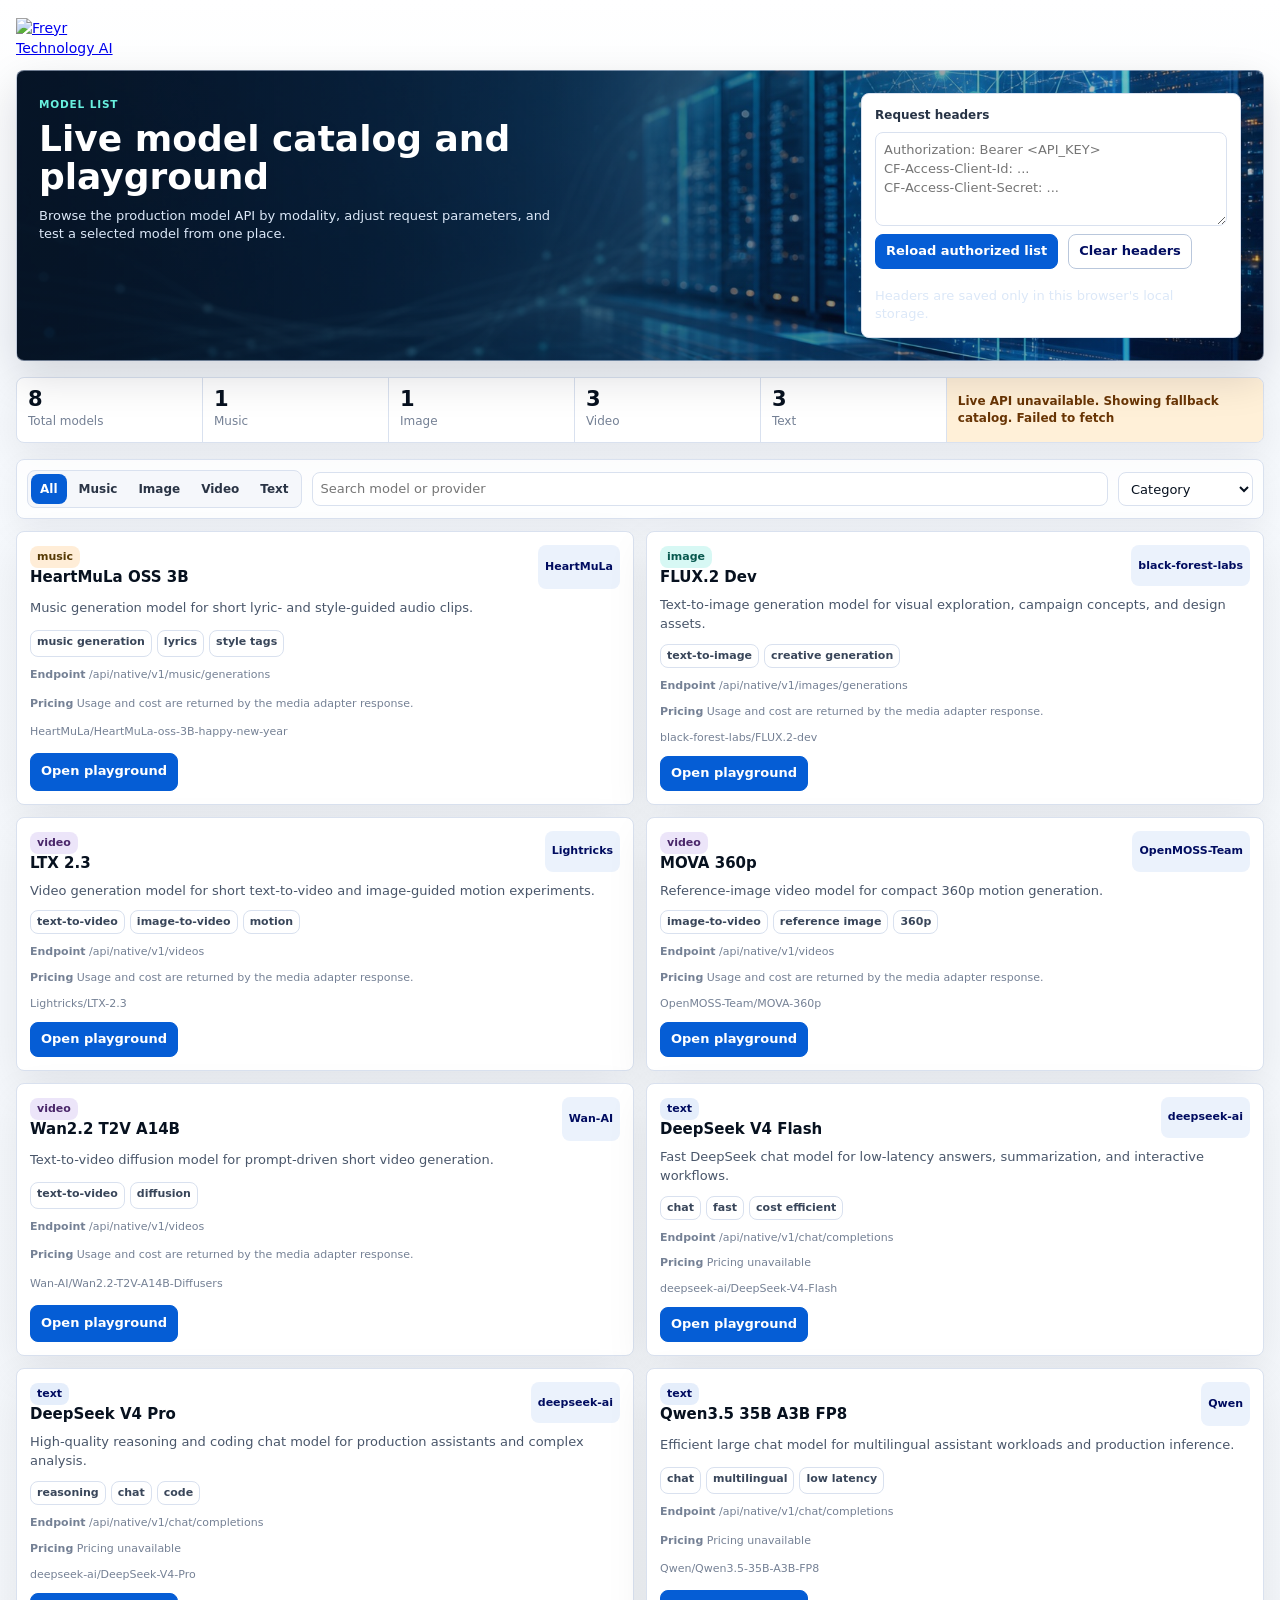
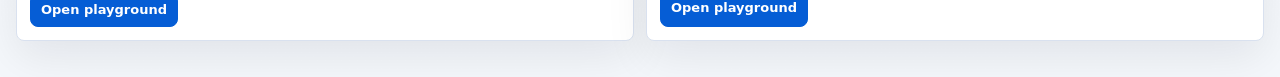
==== model-list/index.html @ b750c0dd "feat: show reasoning output in playground" ====
<!doctype html>
<html lang="en">
  <head>
    <meta charset="utf-8">
    <meta name="viewport" content="width=device-width, initial-scale=1">
    <title>Model List | Freyr Technology AI</title>
    <meta name="description" content="Hidden Freyr Technology AI model catalog and API playground.">
    <meta name="robots" content="noindex">
    <link rel="icon" type="image/png" href="../assets/icon.png">
    <link rel="apple-touch-icon" href="../assets/icon.png">
    <link rel="stylesheet" href="styles-compact-ui-20260706.css">
    <script defer src="app-thinking-output-20260708.js"></script>
  </head>
  <body>
    <div class="page-shell">
      <header class="topbar">
        <a class="brand" href="../pricing.html" aria-label="Freyr Technology AI pricing">
          <img src="https://www.freyrtech.ai/images/logo.png" alt="Freyr Technology AI">
        </a>
      </header>

      <main>
        <section class="hero">
          <div>
            <span class="eyebrow">Model list</span>
            <h1>Live model catalog and playground</h1>
            <p>Browse the production model API by modality, adjust request parameters, and test a selected model from one place.</p>
          </div>
          <form class="access-panel" id="accessForm">
            <label for="authHeaders">Request headers</label>
            <textarea id="authHeaders" name="authHeaders" rows="4" spellcheck="false" placeholder="Authorization: Bearer <API_KEY>
CF-Access-Client-Id: ...
CF-Access-Client-Secret: ..."></textarea>
            <div class="panel-actions">
              <button class="button primary" type="submit">Reload authorized list</button>
              <button class="button secondary" id="clearHeaders" type="button">Clear headers</button>
            </div>
            <p class="microcopy">Headers are saved only in this browser's local storage.</p>
          </form>
        </section>

        <section class="status-strip" aria-live="polite">
          <div>
            <span class="metric" id="totalCount">-</span>
            <span>Total models</span>
          </div>
          <div>
            <span class="metric" id="musicCount">-</span>
            <span>Music</span>
          </div>
          <div>
            <span class="metric" id="imageCount">-</span>
            <span>Image</span>
          </div>
          <div>
            <span class="metric" id="videoCount">-</span>
            <span>Video</span>
          </div>
          <div>
            <span class="metric" id="textCount">-</span>
            <span>Text</span>
          </div>
          <div class="api-state" id="apiStatus">Loading public model info...</div>
        </section>

        <section class="workspace">
          <div class="catalog">
            <div class="toolbar">
              <div class="segmented" role="group" aria-label="Model category">
                <button class="active" type="button" data-category="all">All</button>
                <button type="button" data-category="music">Music</button>
                <button type="button" data-category="image">Image</button>
                <button type="button" data-category="video">Video</button>
                <button type="button" data-category="text">Text</button>
              </div>
              <input id="searchModels" class="search" type="search" placeholder="Search model or provider" aria-label="Search models">
              <select id="sortModels" class="select" aria-label="Sort models">
                <option value="category">Category</option>
                <option value="name">Name A-Z</option>
                <option value="provider">Provider</option>
              </select>
            </div>
            <div class="model-grid" id="modelGrid" aria-live="polite"></div>
          </div>

          <div class="playground-backdrop" id="playgroundBackdrop" hidden></div>
          <aside class="playground" id="playground">
            <button class="modal-close" id="closePlayground" type="button" aria-label="Close playground">X</button>
            <div class="playground-head">
              <div>
                <span class="eyebrow">Playground</span>
                <h2 id="playgroundTitle">Select a model</h2>
              </div>
              <div class="playground-head-actions">
                <span class="pill" id="playgroundCategory">Text</span>
              </div>
            </div>

            <div class="playground-body">
              <section class="response-panel">
                <div class="prompt-block">
                  <label for="promptInput" id="promptLabel">Prompt</label>
                  <textarea id="promptInput" class="input" rows="6"></textarea>
                </div>

                <div class="panel-actions playground-run-actions">
                  <button class="button primary" id="runPlayground" type="button">Run request</button>
                  <button class="button secondary" id="resetPlayground" type="button">Reset</button>
                </div>

                <div class="response-head">
                  <strong>Response</strong>
                  <span class="run-status" id="runStatus">Ready</span>
                </div>
                <div class="result-shell">
                  <button class="copy-response-button" id="copyResponse" type="button" aria-label="Copy response" title="Copy response">
                    <svg class="copy-response-icon" aria-hidden="true" viewBox="0 0 24 24" focusable="false">
                      <rect x="9" y="9" width="11" height="11" rx="2"></rect>
                      <path d="M5 15H4a2 2 0 0 1-2-2V4a2 2 0 0 1 2-2h9a2 2 0 0 1 2 2v1"></path>
                    </svg>
                  </button>
                  <div class="result" id="resultBox" aria-live="polite">Ready.</div>
                </div>
              </section>

              <section class="request-panel">
                <label for="modelSelect">Model</label>
                <select id="modelSelect" class="select wide"></select>

                <div class="field-group" data-panel="text">
                  <label for="systemPrompt">System prompt</label>
                  <textarea id="systemPrompt" class="input" rows="3">You are a concise AI infrastructure assistant.</textarea>
                  <div class="param-grid">
                    <label>Max tokens <input id="maxTokens" type="number" min="1" max="8192" step="1" value="256"></label>
                    <label>Temperature <input id="temperature" type="number" min="0" max="2" step="0.1" value="0.2"></label>
                    <label>Top p <input id="topP" type="number" min="0" max="1" step="0.05" value="0.9"></label>
                    <label class="checkbox"><input id="streamResponse" type="checkbox"> Stream</label>
                    <label class="checkbox" data-reasoning-toggle hidden><input id="reasoningMode" type="checkbox"> Reasoning</label>
                  </div>
                </div>

                <div class="field-group" data-panel="image" hidden>
                  <div class="param-grid">
                    <label>Size <select id="imageSize"><option>1024x1024</option><option>768x768</option><option>512x512</option><option>256x256</option></select></label>
                    <label>Images <input id="imageCountInput" type="number" min="1" max="10" step="1" value="10"></label>
                    <label>Steps <input id="imageSteps" type="number" min="1" max="50" step="1" value="10"></label>
                  </div>
                </div>

                <div class="field-group" data-panel="video" hidden>
                  <div class="param-grid">
                    <label>Size <select id="videoSize"><option>512x512</option><option>352x640</option><option>640x352</option><option>640x360</option><option>768x512</option><option>1280x720</option></select></label>
                    <label>FPS <input id="videoFps" type="number" min="1" max="30" step="1" value="8"></label>
                    <label>Frames <input id="videoFrames" type="number" min="1" max="160" step="1" value="9"></label>
                    <label>Steps <input id="videoSteps" type="number" min="1" max="50" step="1" value="1"></label>
                  </div>
                  <div class="reference-upload" data-reference-upload>
                    <label for="referenceImage">Reference image</label>
                    <input id="referenceImage" class="input" type="file" accept="image/*">
                  </div>
                </div>

                <div class="field-group" data-panel="music" hidden>
                  <label for="musicTags">Music tags</label>
                  <input id="musicTags" class="input" type="text" value="ambient, cinematic">
                  <div class="param-grid">
                    <label>Length ms <input id="musicLength" type="number" min="500" max="30000" step="500" value="1000"></label>
                    <label>Temperature <input id="musicTemperature" type="number" min="0" max="2" step="0.1" value="0.8"></label>
                    <label>Top k <input id="musicTopK" type="number" min="1" max="200" step="1" value="50"></label>
                    <label>CFG scale <input id="musicCfg" type="number" min="0" max="20" step="0.5" value="4"></label>
                  </div>
                </div>

                <div class="request-preview">
                  <div class="request-preview-head">
                    <strong>Request preview</strong>
                    <div class="preview-format-switch" role="group" aria-label="Request preview language">
                      <button class="active" type="button" data-preview-format="curl">curl</button>
                      <button type="button" data-preview-format="python">Python</button>
                      <button type="button" data-preview-format="typescript">TypeScript</button>
                    </div>
                    <button class="copy-link" id="copyRequest" type="button">Copy</button>
                  </div>
                  <pre id="requestPreview"></pre>
                </div>
              </div>
            </div>
          </aside>
        </section>
      </main>
    </div>
  </body>
</html>
---- model-list/styles-compact-ui-20260706.css ----
:root {
  --navy: #000c60;
  --blue: #055dd5;
  --cyan: #26d9c4;
  --amber: #ffbb65;
  --ink: #07111f;
  --soft: #49566a;
  --muted: #758195;
  --bg: #f4f7fb;
  --surface: #ffffff;
  --line: #d9e1ef;
  --line-strong: #b9c7dc;
  --success: #0b8f78;
  --danger: #bd3346;
  --shadow: 0 20px 60px rgba(7, 17, 31, 0.12);
  --radius: 8px;
  color-scheme: light;
}

* {
  box-sizing: border-box;
}

[hidden] {
  display: none !important;
}

body {
  margin: 0;
  color: var(--ink);
  background:
    linear-gradient(180deg, #ffffff 0%, #f6f9fd 340px, var(--bg) 100%);
  font-family: Inter, ui-sans-serif, system-ui, -apple-system, BlinkMacSystemFont, "Segoe UI", sans-serif;
  font-size: 14px;
  line-height: 1.45;
}

button,
input,
select,
textarea {
  font: inherit;
  font-size: 13px;
}

button {
  cursor: pointer;
}

img {
  display: block;
  max-width: 100%;
}

.page-shell {
  width: min(100% - 32px, 1360px);
  margin-inline: auto;
  padding: 14px 0 36px;
}

.topbar {
  display: flex;
  align-items: center;
  justify-content: space-between;
  gap: 12px;
  min-height: 48px;
}

.brand img {
  width: 132px;
  height: auto;
}

.topbar-meta,
.panel-actions,
.playground-head,
.toolbar,
.request-preview > div {
  display: flex;
  align-items: center;
  gap: 10px;
}

.topbar-meta {
  flex-wrap: wrap;
  justify-content: flex-end;
  color: var(--muted);
  font-size: 12px;
  font-weight: 720;
}

.hero {
  position: relative;
  display: grid;
  grid-template-columns: minmax(0, 1fr) minmax(320px, 380px);
  gap: 18px;
  align-items: start;
  min-height: 246px;
  margin: 8px 0 16px;
  padding: 22px;
  overflow: hidden;
  border: 1px solid rgba(185, 199, 220, 0.58);
  border-radius: var(--radius);
  background:
    linear-gradient(90deg, rgba(7, 17, 31, 0.86) 0%, rgba(7, 17, 31, 0.64) 42%, rgba(7, 17, 31, 0.18) 100%),
    url("tech-hero-bg-20260706.jpg") center / cover no-repeat;
  box-shadow: 0 16px 44px rgba(7, 17, 31, 0.14);
}

.hero > * {
  position: relative;
  z-index: 1;
}

.eyebrow {
  display: inline-flex;
  margin-bottom: 8px;
  color: #68f1df;
  font-size: 10.5px;
  font-weight: 850;
  letter-spacing: 0.08em;
  text-transform: uppercase;
}

h1,
h2,
h3,
p {
  margin: 0;
}

h1 {
  max-width: 560px;
  color: #fff;
  font-size: clamp(24px, 3vw, 36px);
  line-height: 1.06;
  letter-spacing: 0;
}

h2 {
  font-size: 19px;
  line-height: 1.1;
}

h3 {
  font-size: 15px;
  line-height: 1.2;
}

.hero p {
  max-width: 540px;
  margin-top: 10px;
  color: #dce8f8;
  font-size: 13px;
}

.access-panel,
.playground,
.model-card,
.status-strip,
.request-preview,
.result {
  border: 1px solid var(--line);
  border-radius: var(--radius);
  background: var(--surface);
  box-shadow: 0 16px 44px rgba(7, 17, 31, 0.08);
}

.access-panel {
  display: grid;
  gap: 8px;
  padding: 13px;
}

label,
.form-label {
  color: #273345;
  font-size: 12px;
  font-weight: 820;
}

input,
select,
textarea {
  width: 100%;
  border: 1px solid var(--line);
  border-radius: var(--radius);
  color: var(--ink);
  background: #fff;
}

input,
select {
  min-height: 34px;
  padding: 6px 8px;
}

textarea {
  padding: 8px;
  resize: vertical;
}

input:focus,
select:focus,
textarea:focus {
  outline: 2px solid rgba(5, 93, 213, 0.16);
  border-color: var(--blue);
}

.microcopy {
  color: var(--muted);
  font-size: 11px;
}

.button {
  min-height: 34px;
  padding: 7px 10px;
  border: 1px solid transparent;
  border-radius: var(--radius);
  font-weight: 800;
}

.button.primary {
  color: #fff;
  background: var(--blue);
  border-color: var(--blue);
}

.button.secondary {
  color: var(--navy);
  background: #fff;
  border-color: var(--line-strong);
}

.button:disabled {
  cursor: not-allowed;
  color: #667085;
  background: #e4e9f2;
  border-color: #d2d9e6;
  box-shadow: none;
}

.copy-link {
  margin-left: auto;
  border: 0;
  color: var(--blue);
  background: transparent;
  font-size: 11px;
  font-weight: 850;
}

.pill,
.badge {
  display: inline-flex;
  align-items: center;
  min-height: 22px;
  padding: 3px 7px;
  border-radius: var(--radius);
  color: var(--navy);
  background: rgba(5, 93, 213, 0.08);
  font-size: 11px;
  font-weight: 820;
  white-space: nowrap;
}

.fixed-domain {
  min-height: 34px;
  padding: 7px 8px;
  border: 1px solid var(--line);
  border-radius: var(--radius);
  color: #273345;
  background: #f8fafc;
  font-weight: 760;
  overflow-wrap: anywhere;
}

.badge.music {
  color: #573a05;
  background: rgba(255, 187, 101, 0.26);
}

.badge.image {
  color: #07584e;
  background: rgba(38, 217, 196, 0.18);
}

.badge.video {
  color: #4a276a;
  background: rgba(135, 95, 214, 0.16);
}

.badge.text {
  color: var(--navy);
  background: rgba(5, 93, 213, 0.1);
}

.status-strip {
  display: grid;
  grid-template-columns: repeat(5, minmax(96px, 1fr)) minmax(200px, 1.7fr);
  gap: 0;
  overflow: hidden;
  margin-bottom: 16px;
}

.status-strip > div {
  display: grid;
  gap: 2px;
  min-height: 64px;
  padding: 11px;
  border-right: 1px solid var(--line);
  color: var(--muted);
  font-size: 12px;
}

.status-strip > div:last-child {
  border-right: 0;
}

.metric {
  color: var(--ink);
  font-size: 21px;
  font-weight: 850;
  line-height: 1;
}

.api-state {
  align-content: center;
  color: #38506b;
  background: rgba(5, 93, 213, 0.04);
  font-weight: 760;
}

.api-state.live {
  color: #0d6849;
  background: rgba(223, 246, 235, 0.72);
}

.api-state.error {
  color: #693505;
  background: rgba(255, 235, 202, 0.72);
}

.workspace {
  display: grid;
  grid-template-columns: minmax(0, 1fr);
  gap: 16px;
  align-items: start;
}

.catalog {
  min-width: 0;
}

.toolbar {
  flex-wrap: wrap;
  margin-bottom: 12px;
  padding: 10px;
  border: 1px solid var(--line);
  border-radius: var(--radius);
  background: rgba(255, 255, 255, 0.84);
  box-shadow: 0 12px 32px rgba(7, 17, 31, 0.06);
}

.segmented {
  display: inline-flex;
  gap: 3px;
  padding: 3px;
  border: 1px solid var(--line);
  border-radius: var(--radius);
  background: #f5f7fb;
}

.segmented button {
  min-height: 30px;
  padding: 5px 8px;
  border: 1px solid transparent;
  border-radius: var(--radius);
  color: #2a3445;
  background: transparent;
  font-size: 12px;
  font-weight: 800;
}

.segmented button.active {
  color: #fff;
  background: var(--blue);
}

.search {
  flex: 1 1 220px;
}

.select {
  width: auto;
  min-width: 135px;
}

.wide {
  width: 100%;
}

.model-grid {
  display: grid;
  grid-template-columns: repeat(2, minmax(0, 1fr));
  gap: 12px;
}

.model-card {
  display: grid;
  gap: 10px;
  min-width: 0;
  padding: 13px;
}

.model-card.is-selected {
  border-color: rgba(5, 93, 213, 0.42);
  box-shadow: 0 20px 48px rgba(5, 93, 213, 0.12);
}

.model-card header {
  display: flex;
  justify-content: space-between;
  gap: 8px;
}

.model-card p {
  color: var(--soft);
  font-size: 13px;
}

.model-id,
.endpoint,
.price {
  color: var(--muted);
  font-size: 11px;
  overflow-wrap: anywhere;
}

.capabilities {
  display: flex;
  flex-wrap: wrap;
  gap: 5px;
}

.capabilities span {
  padding: 3px 6px;
  border: 1px solid var(--line);
  border-radius: var(--radius);
  color: #39465a;
  font-size: 11px;
  font-weight: 720;
}

.card-actions {
  display: flex;
  gap: 6px;
}

.modal-open {
  overflow: hidden;
}

.playground-backdrop {
  position: fixed;
  inset: 0;
  z-index: 40;
  background: rgba(7, 17, 31, 0.56);
  backdrop-filter: blur(7px);
}

.playground {
  position: fixed;
  top: 50%;
  left: 50%;
  z-index: 50;
  display: none;
  grid-template-rows: auto minmax(0, 1fr);
  gap: 10px;
  width: min(1360px, calc(100vw - 36px));
  height: min(860px, calc(100vh - 36px));
  padding: 14px;
  transform: translate(-50%, -50%);
  border: 1px solid rgba(185, 199, 220, 0.92);
  border-radius: var(--radius);
  background: var(--surface);
  box-shadow: 0 34px 110px rgba(7, 17, 31, 0.36);
  overflow: hidden;
}

.workspace.is-playground-open .playground {
  display: grid;
}

.modal-close {
  position: absolute;
  top: 10px;
  right: 10px;
  z-index: 2;
  display: grid;
  width: 30px;
  height: 30px;
  place-items: center;
  border: 1px solid var(--line-strong);
  border-radius: var(--radius);
  color: #273345;
  background: #fff;
  font-size: 12px;
  font-weight: 900;
  line-height: 1;
  box-shadow: 0 8px 22px rgba(7, 17, 31, 0.08);
}

.modal-close:hover {
  color: var(--navy);
  border-color: rgba(5, 93, 213, 0.44);
  background: #f5f8fc;
}

.modal-close:disabled {
  cursor: not-allowed;
  color: #98a2b3;
  background: #eef2f7;
}

.playground-head {
  justify-content: space-between;
  align-items: start;
  gap: 12px;
  padding-right: 42px;
  padding-bottom: 9px;
  border-bottom: 1px solid var(--line);
}

.playground-head-actions {
  display: flex;
  align-items: center;
  gap: 6px;
}

.playground-body {
  display: grid;
  grid-template-columns: minmax(300px, 0.8fr) minmax(390px, 1.2fr);
  gap: 12px;
  min-height: 0;
}

.response-panel,
.request-panel {
  display: grid;
  align-content: start;
  gap: 9px;
  min-width: 0;
  min-height: 0;
}

.response-panel {
  grid-template-rows: auto auto auto minmax(180px, 1fr);
  align-content: stretch;
}

.prompt-block {
  display: grid;
  gap: 6px;
}

.prompt-block textarea {
  min-height: 118px;
  max-height: 190px;
}

.playground-run-actions {
  align-self: start;
}

.request-panel {
  max-height: 100%;
  overflow: auto;
  padding-right: 3px;
}

.response-head {
  display: flex;
  align-items: center;
  justify-content: space-between;
  gap: 8px;
}

.run-status {
  display: inline-flex;
  align-items: center;
  min-height: 22px;
  padding: 3px 6px;
  border-radius: var(--radius);
  color: #36506d;
  background: #eef3fa;
  font-size: 11px;
  font-weight: 850;
}

.run-status.busy {
  color: #775005;
  background: rgba(255, 187, 101, 0.3);
}

.run-status.complete {
  color: #0d6849;
  background: rgba(223, 246, 235, 0.84);
}

.run-status.error {
  color: #9f1239;
  background: #fff1f2;
}

.input {
  min-width: 0;
}

.field-group {
  display: grid;
  gap: 8px;
  padding: 9px;
  border: 1px solid var(--line);
  border-radius: var(--radius);
  background: #f8fafc;
}

.param-grid {
  display: grid;
  grid-template-columns: repeat(2, minmax(0, 1fr));
  gap: 8px;
}

.param-grid label {
  display: grid;
  gap: 4px;
}

.checkbox {
  display: flex !important;
  align-items: center;
  gap: 8px !important;
  padding-top: 18px;
}

.checkbox input {
  width: auto;
  min-height: auto;
}

.request-preview {
  min-width: 0;
  padding: 9px;
  box-shadow: none;
}

.request-preview-head {
  flex-wrap: wrap;
}

.preview-format-switch {
  display: inline-flex;
  gap: 4px;
  padding: 3px;
  border: 1px solid var(--line);
  border-radius: var(--radius);
  background: #f5f7fb;
}

.preview-format-switch button {
  min-height: 24px;
  padding: 3px 6px;
  border: 1px solid transparent;
  border-radius: var(--radius);
  color: #344054;
  background: transparent;
  font-size: 11px;
  font-weight: 850;
}

.preview-format-switch button.active {
  color: #fff;
  background: var(--blue);
}

.request-preview pre {
  max-height: 180px;
  margin: 8px 0 0;
  overflow: auto;
  color: #d9e8ff;
  background: #091221;
  border-radius: var(--radius);
  padding: 9px;
  font-size: 11px;
  line-height: 1.4;
  white-space: pre-wrap;
  overflow-wrap: anywhere;
}

.result-shell {
  position: relative;
  min-width: 0;
  min-height: 90px;
  height: 100%;
}

.copy-response-button {
  position: absolute;
  top: 8px;
  right: 8px;
  z-index: 2;
  display: grid;
  place-items: center;
  width: 26px;
  height: 26px;
  border: 1px solid rgba(20, 38, 68, 0.16);
  border-radius: var(--radius);
  color: #344054;
  background: rgba(255, 255, 255, 0.92);
  box-shadow: 0 8px 18px rgba(7, 17, 31, 0.08);
  cursor: pointer;
  transition: color 0.16s ease, background 0.16s ease, border-color 0.16s ease;
}

.copy-response-button:hover {
  color: var(--blue);
  background: #fff;
  border-color: rgba(53, 100, 255, 0.28);
}

.copy-response-button:disabled {
  cursor: default;
  opacity: 0.68;
}

.copy-response-icon {
  width: 13px;
  height: 13px;
  fill: none;
  stroke: currentColor;
  stroke-width: 2;
  stroke-linecap: round;
  stroke-linejoin: round;
}

.result {
  height: 100%;
  min-height: 90px;
  max-height: 100%;
  padding: 11px 44px 11px 11px;
  color: #243146;
  font-size: 13px;
  background: linear-gradient(180deg, #ffffff 0%, #eef8ff 100%);
  box-shadow: none;
  overflow: auto;
  overflow-wrap: anywhere;
}

.result pre {
  max-height: 220px;
  overflow: auto;
  margin: 6px 0 0;
  padding: 9px;
  border-radius: var(--radius);
  color: #d9e8ff;
  background: #091221;
  font-size: 11px;
  white-space: pre-wrap;
}

.generation-state {
  display: grid;
  place-items: center;
  min-height: 160px;
  gap: 6px;
  color: var(--soft);
  text-align: center;
}

.generation-state strong {
  color: var(--ink);
  font-size: 16px;
}

.media-output {
  display: grid;
  gap: 8px;
}

.media-item {
  display: grid;
  gap: 6px;
}

.media-frame {
  display: grid;
  min-height: 94px;
  place-items: center;
  padding: 12px;
  border: 1px dashed var(--line-strong);
  border-radius: var(--radius);
  color: var(--muted);
  background: #f8fafc;
  text-align: center;
}

.media-frame.is-error {
  color: #9f1239;
  background: #fff1f2;
}

.media-actions {
  display: flex;
  flex-wrap: wrap;
  gap: 6px;
}

.media-output img,
.media-output video,
.media-output audio {
  width: 100%;
  border-radius: var(--radius);
}

.empty {
  grid-column: 1 / -1;
  padding: 16px;
  border: 1px dashed var(--line-strong);
  border-radius: var(--radius);
  color: var(--muted);
  background: #fff;
}

@media (max-width: 1120px) {
  .hero {
    grid-template-columns: 1fr;
    background-position: center right;
  }

  .playground {
    width: calc(100vw - 20px);
    height: calc(100vh - 20px);
  }

  .playground-body {
    grid-template-columns: 1fr;
    overflow: auto;
  }

  .response-panel,
  .request-panel {
    max-height: none;
    overflow: visible;
  }

  .status-strip {
    grid-template-columns: repeat(3, minmax(0, 1fr));
  }
}

@media (max-width: 760px) {
  .page-shell {
    width: min(100% - 20px, 1360px);
    padding-top: 8px;
  }

  .topbar {
    display: grid;
    align-items: start;
  }

  .topbar-meta {
    justify-content: start;
  }

  h1 {
    font-size: 32px;
  }

  .hero {
    min-height: auto;
    margin-top: 6px;
    padding: 14px;
  }

  .hero p {
    font-size: 12px;
  }

  .status-strip,
  .model-grid,
  .param-grid,
  .playground-body {
    grid-template-columns: 1fr;
  }

  .playground {
    width: calc(100vw - 12px);
    height: calc(100vh - 12px);
    padding: 10px;
  }

  .playground-head {
    display: grid;
  }

  .status-strip > div {
    border-right: 0;
    border-bottom: 1px solid var(--line);
  }

  .status-strip > div:last-child {
    border-bottom: 0;
  }

  .segmented,
  .panel-actions {
    width: 100%;
  }

  .segmented button,
  .panel-actions .button {
    flex: 1;
  }
}
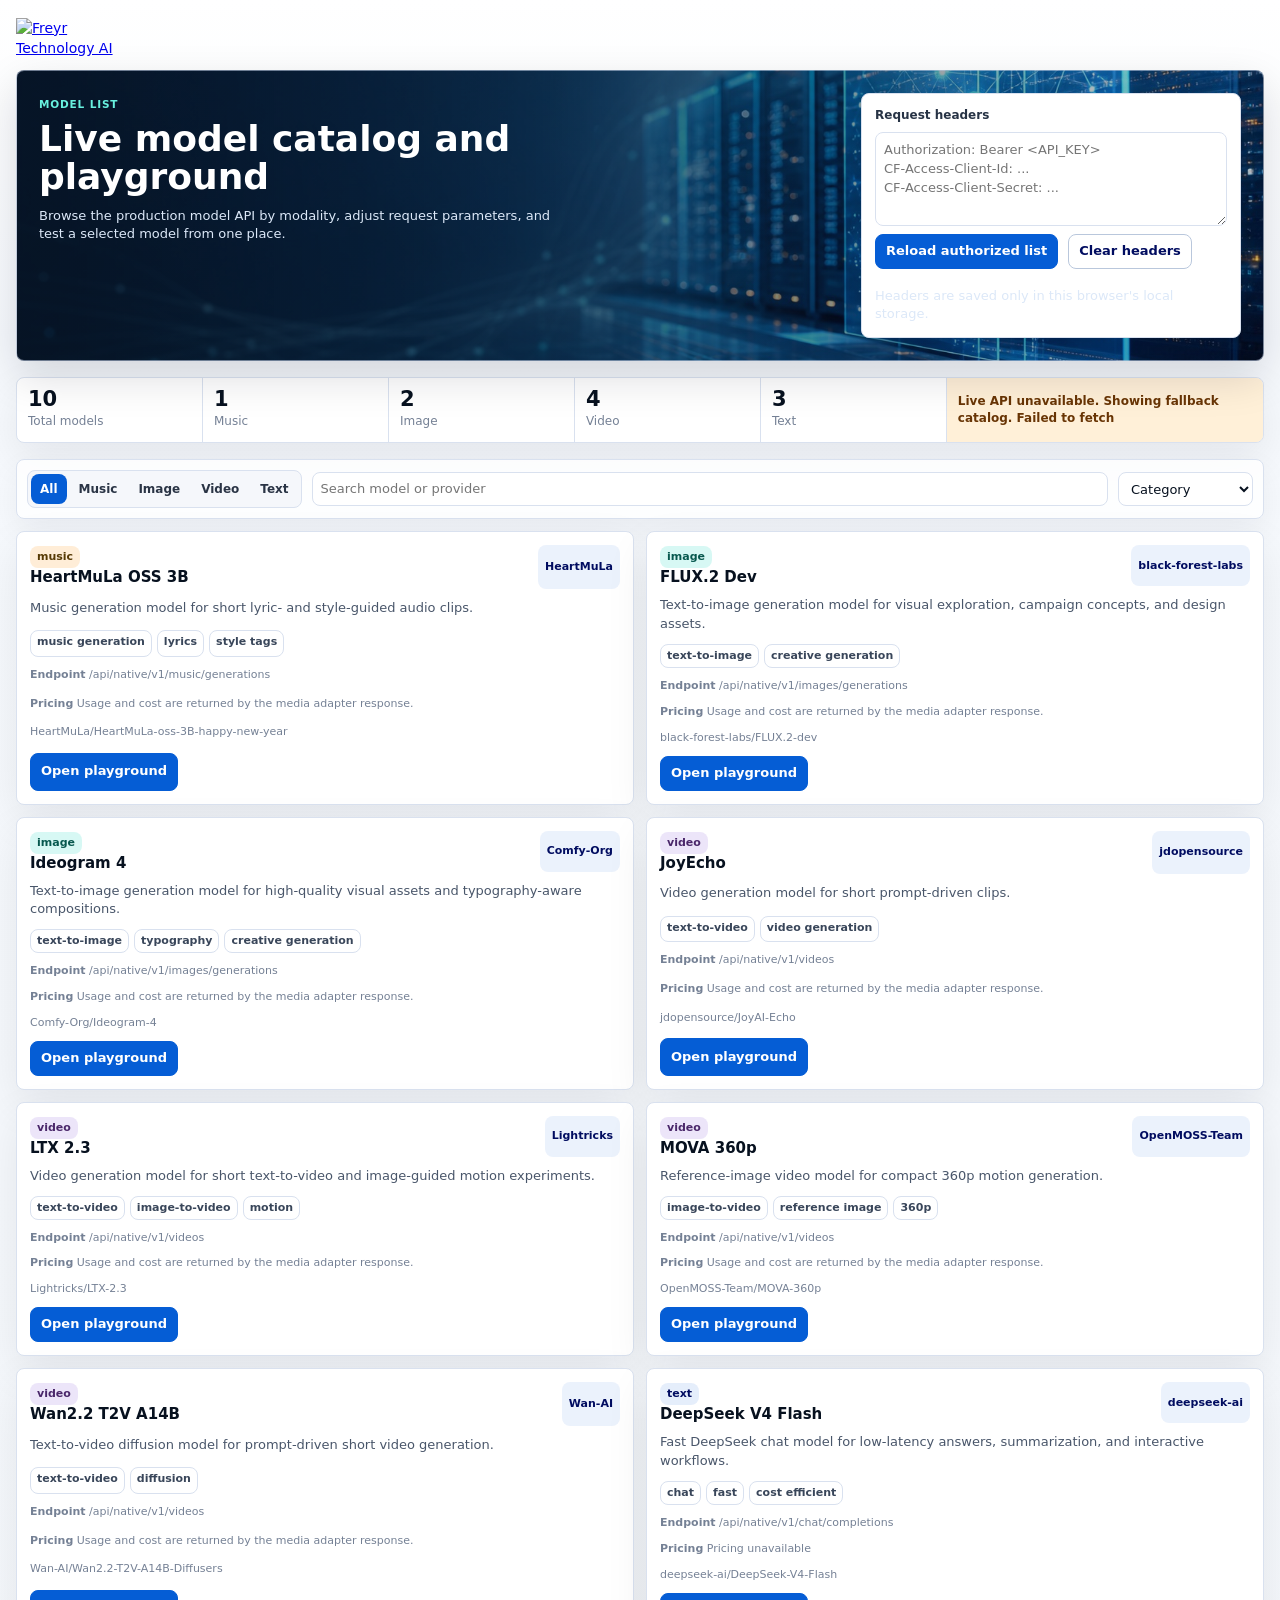
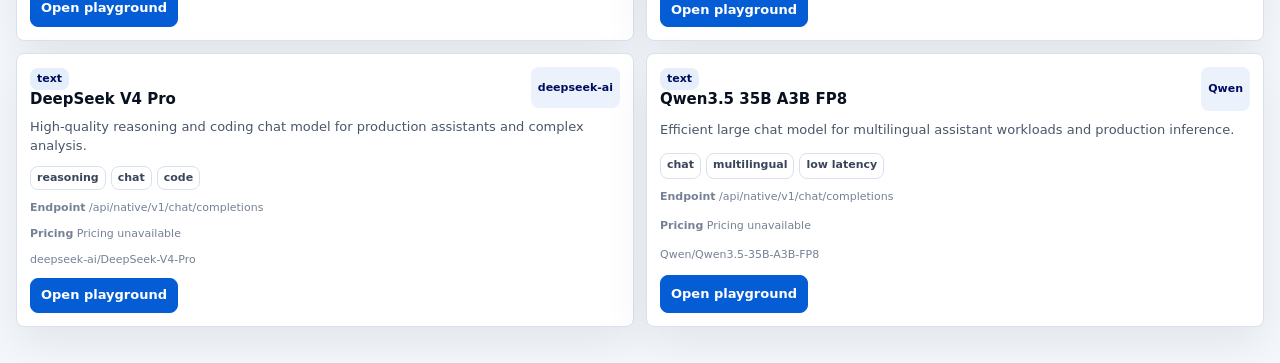
==== commit 57a7f9cb: "fix: bust model catalog script cache" ====
--- a/model-list/index.html
+++ b/model-list/index.html
@@ -9,7 +9,7 @@
     <link rel="icon" type="image/png" href="../assets/icon.png">
     <link rel="apple-touch-icon" href="../assets/icon.png">
     <link rel="stylesheet" href="styles-compact-ui-20260706.css">
-    <script defer src="app-thinking-output-20260708.js"></script>
+    <script defer src="app-thinking-output-20260708.js?v=3cbfc21"></script>
   </head>
   <body>
     <div class="page-shell">
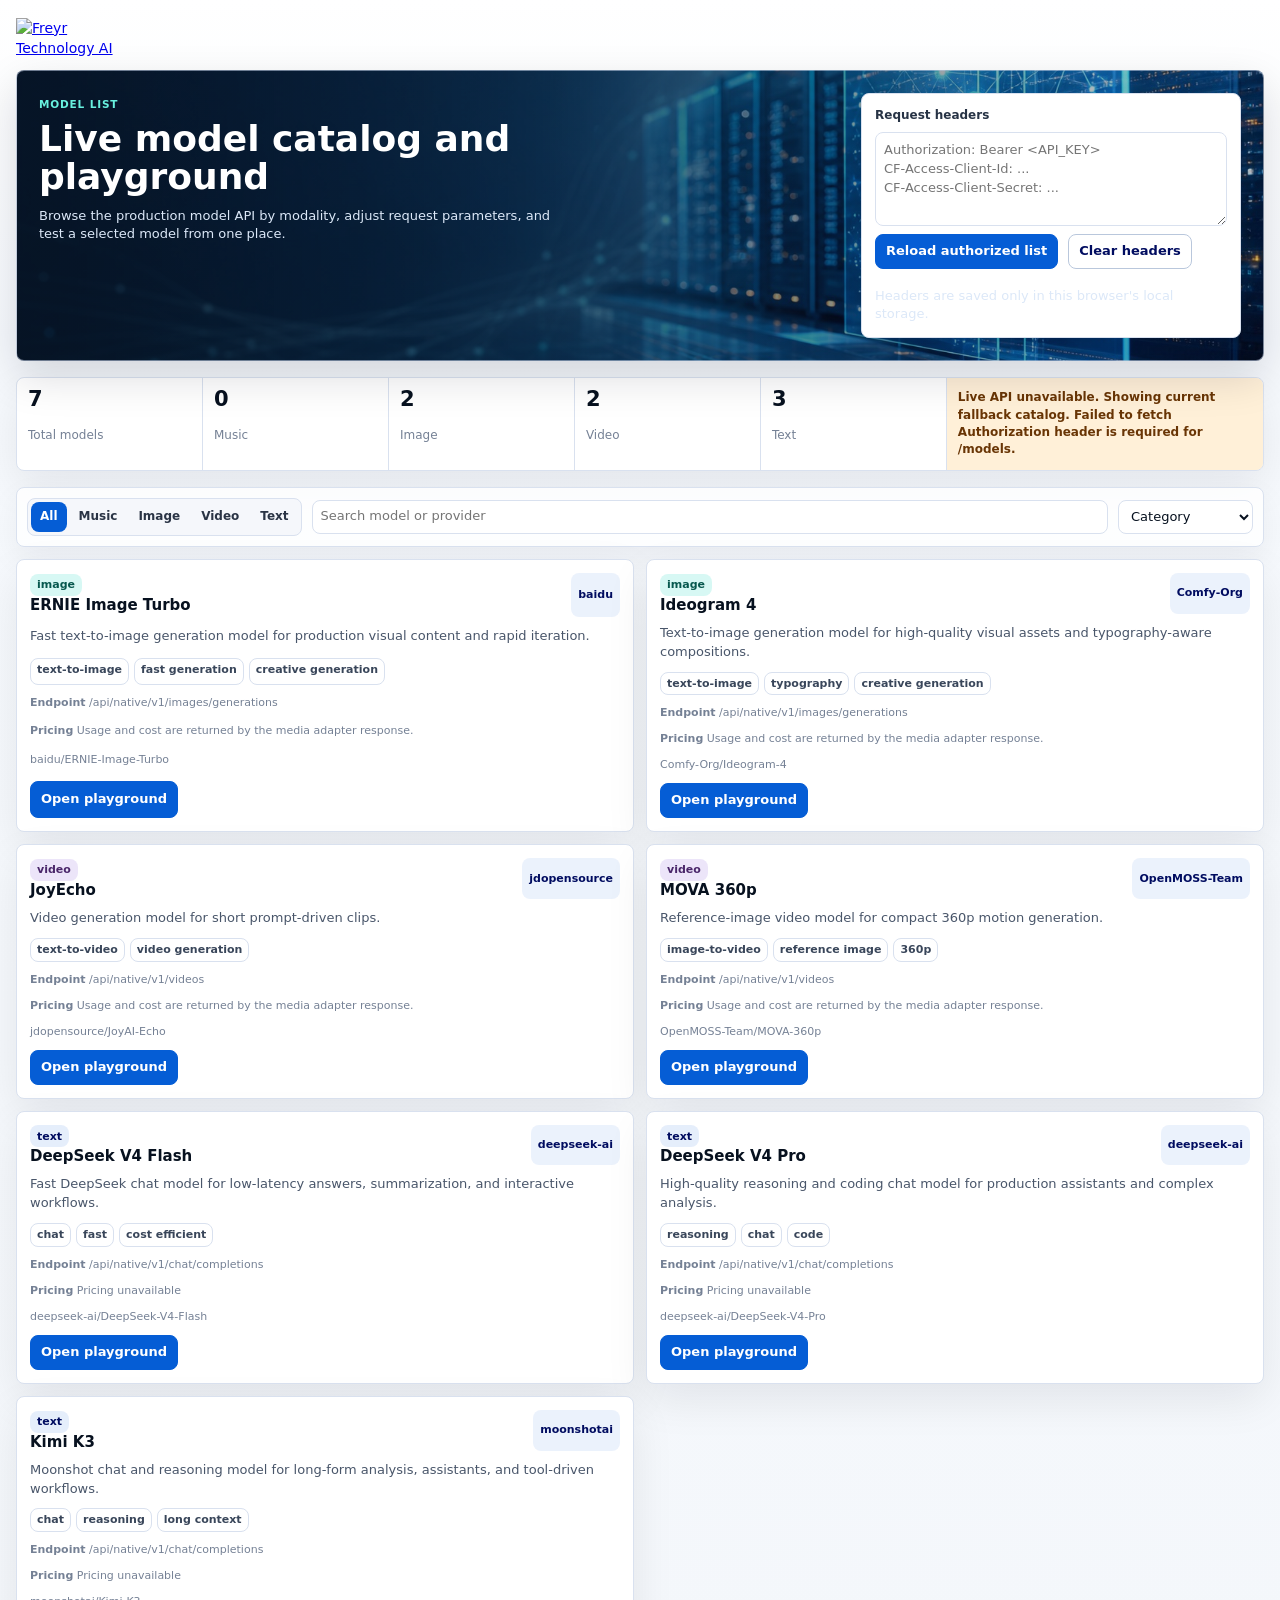
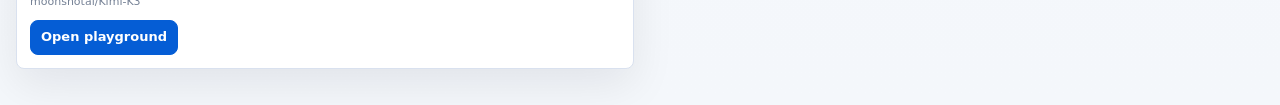
==== commit e72c2802: "fix: load live authorized model catalog" ====
--- a/model-list/index.html
+++ b/model-list/index.html
@@ -9,7 +9,7 @@
     <link rel="icon" type="image/png" href="../assets/icon.png">
     <link rel="apple-touch-icon" href="../assets/icon.png">
     <link rel="stylesheet" href="styles-compact-ui-20260706.css">
-    <script defer src="app-thinking-output-20260708.js?v=3cbfc21"></script>
+    <script defer src="app-thinking-output-20260708.js?v=live-models-v1940-20260731"></script>
   </head>
   <body>
     <div class="page-shell">
@@ -142,7 +142,7 @@
                 <div class="field-group" data-panel="image" hidden>
                   <div class="param-grid">
                     <label>Size <select id="imageSize"><option>1024x1024</option><option>768x768</option><option>512x512</option><option>256x256</option></select></label>
-                    <label>Images <input id="imageCountInput" type="number" min="1" max="10" step="1" value="10"></label>
+                    <label>Images <input id="imageCountInput" type="number" min="1" max="10" step="1" value="2"></label>
                     <label>Steps <input id="imageSteps" type="number" min="1" max="50" step="1" value="10"></label>
                   </div>
                 </div>
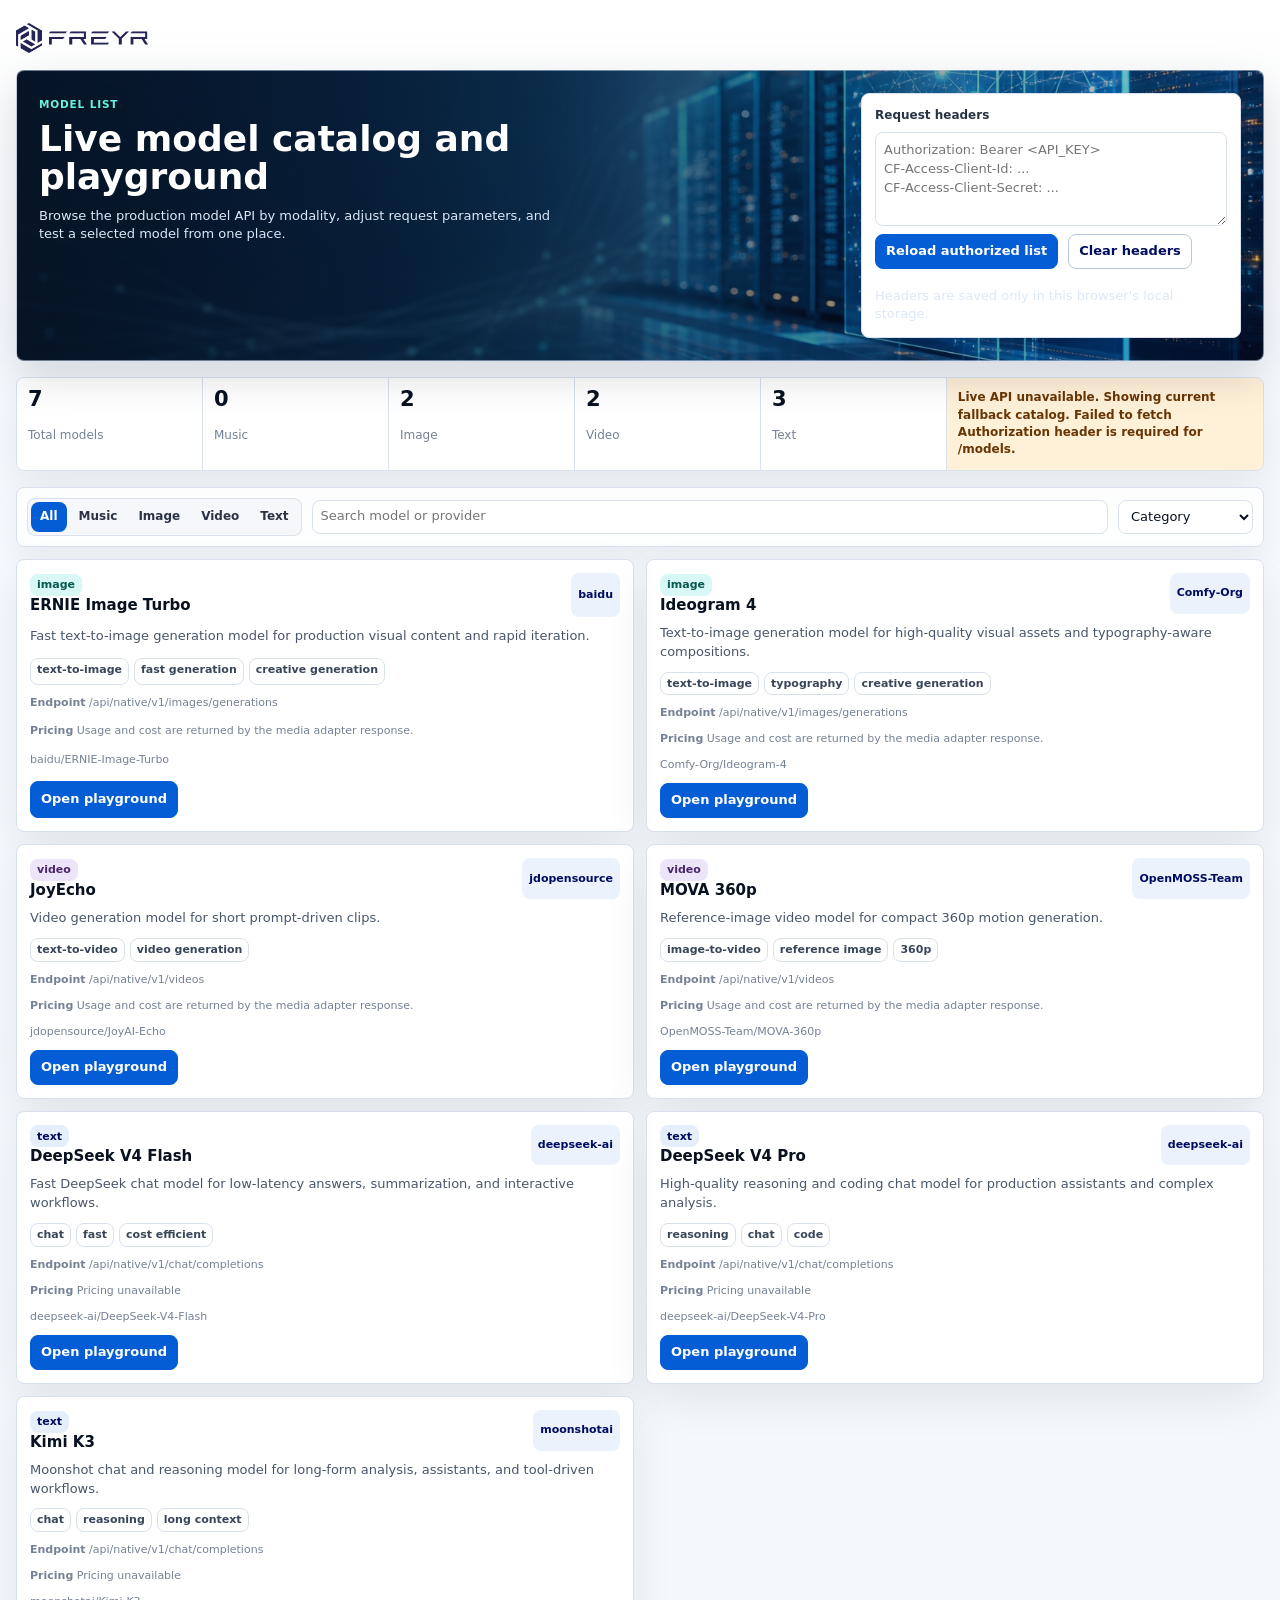
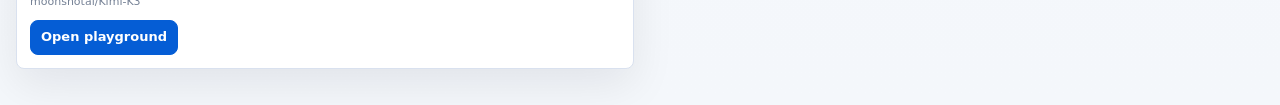
==== commit 0f037f16: "fix: restore token site assets" ====
--- a/model-list/index.html
+++ b/model-list/index.html
@@ -9,13 +9,13 @@
     <link rel="icon" type="image/png" href="../assets/icon.png">
     <link rel="apple-touch-icon" href="../assets/icon.png">
     <link rel="stylesheet" href="styles-compact-ui-20260706.css">
-    <script defer src="app-thinking-output-20260708.js?v=live-models-v1940-20260731"></script>
+    <script defer src="app-thinking-output-20260708.js?v=native-video-polling-20260731"></script>
   </head>
   <body>
     <div class="page-shell">
       <header class="topbar">
         <a class="brand" href="../pricing.html" aria-label="Freyr Technology AI pricing">
-          <img src="https://www.freyrtech.ai/images/logo.png" alt="Freyr Technology AI">
+          <img src="../assets/logo.png" alt="Freyr Technology AI">
         </a>
       </header>
 
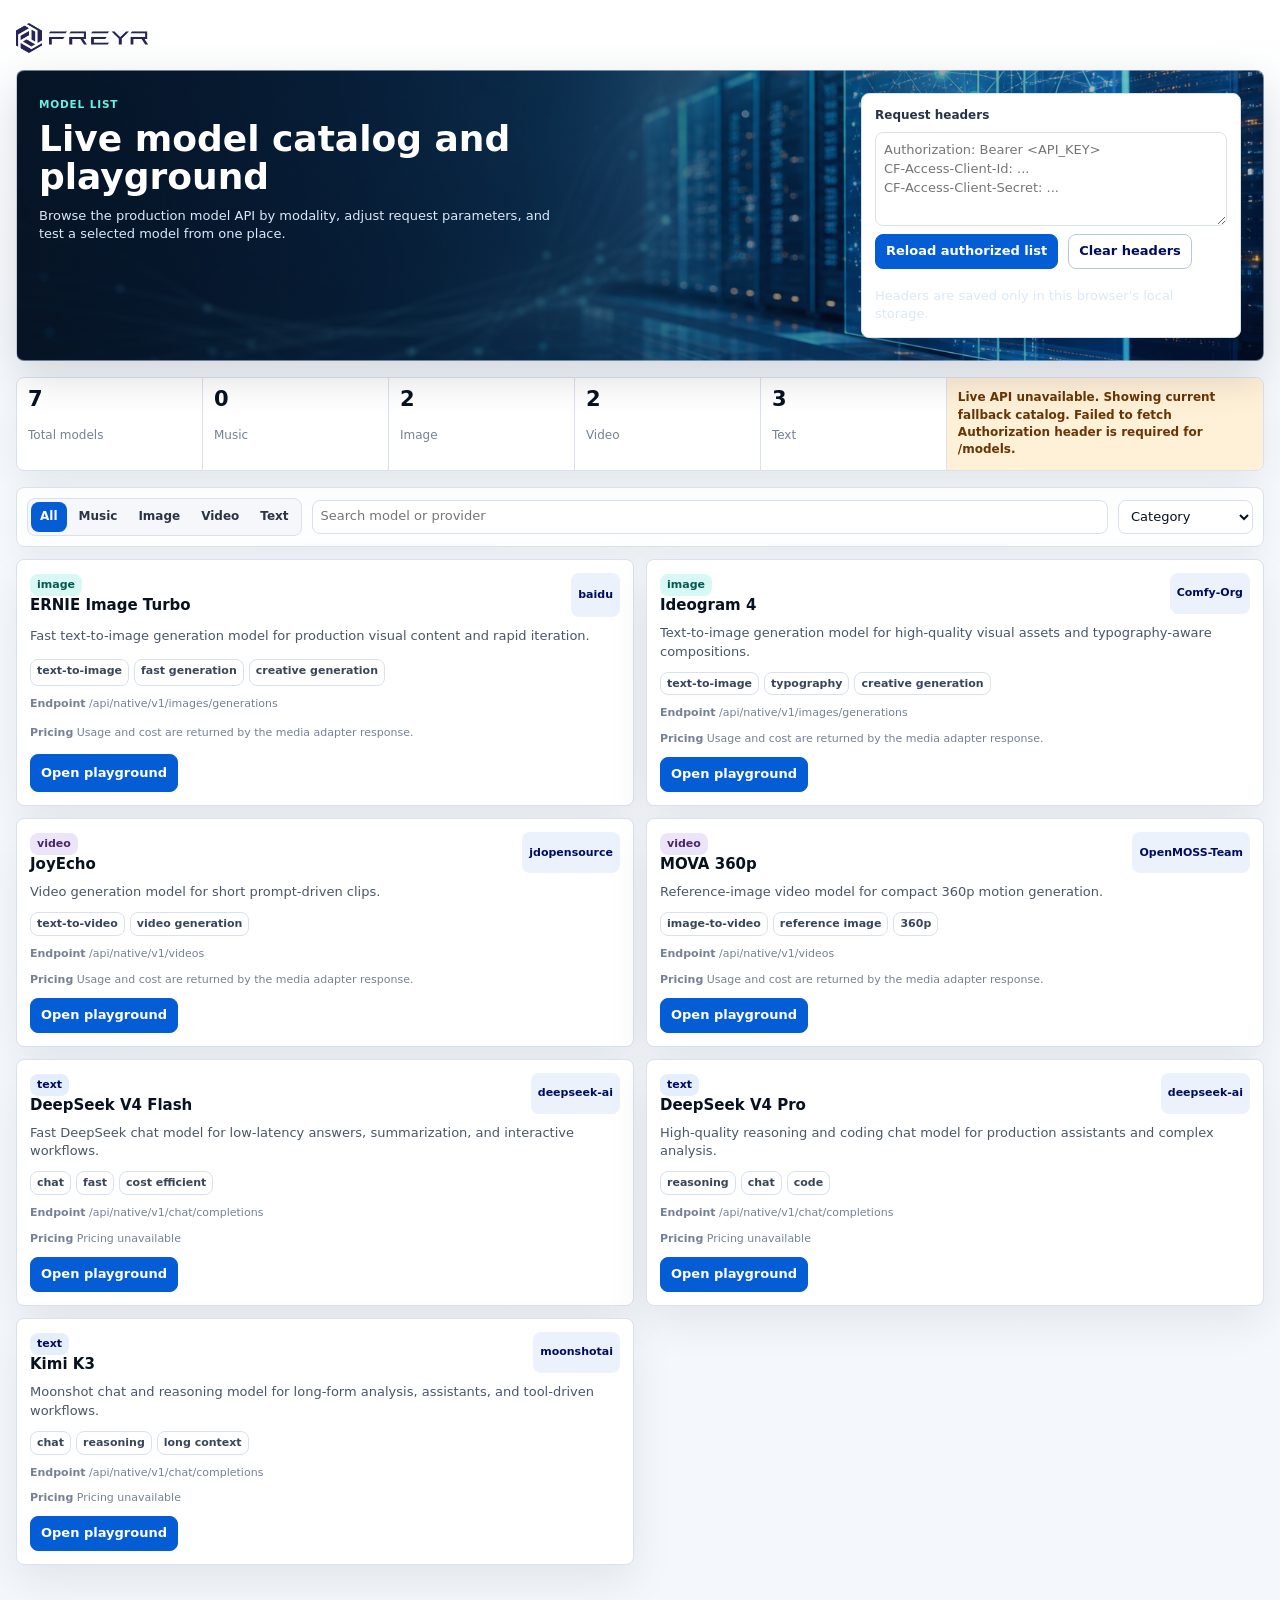
==== commit 23563f69: "fix: hide deployment suffixes in model names" ====
--- a/model-list/index.html
+++ b/model-list/index.html
@@ -9,7 +9,7 @@
     <link rel="icon" type="image/png" href="../assets/icon.png">
     <link rel="apple-touch-icon" href="../assets/icon.png">
     <link rel="stylesheet" href="styles-compact-ui-20260706.css">
-    <script defer src="app-thinking-output-20260708.js?v=native-video-polling-20260731"></script>
+    <script defer src="app-thinking-output-20260708.js?v=20260903-clean-model-names"></script>
   </head>
   <body>
     <div class="page-shell">
